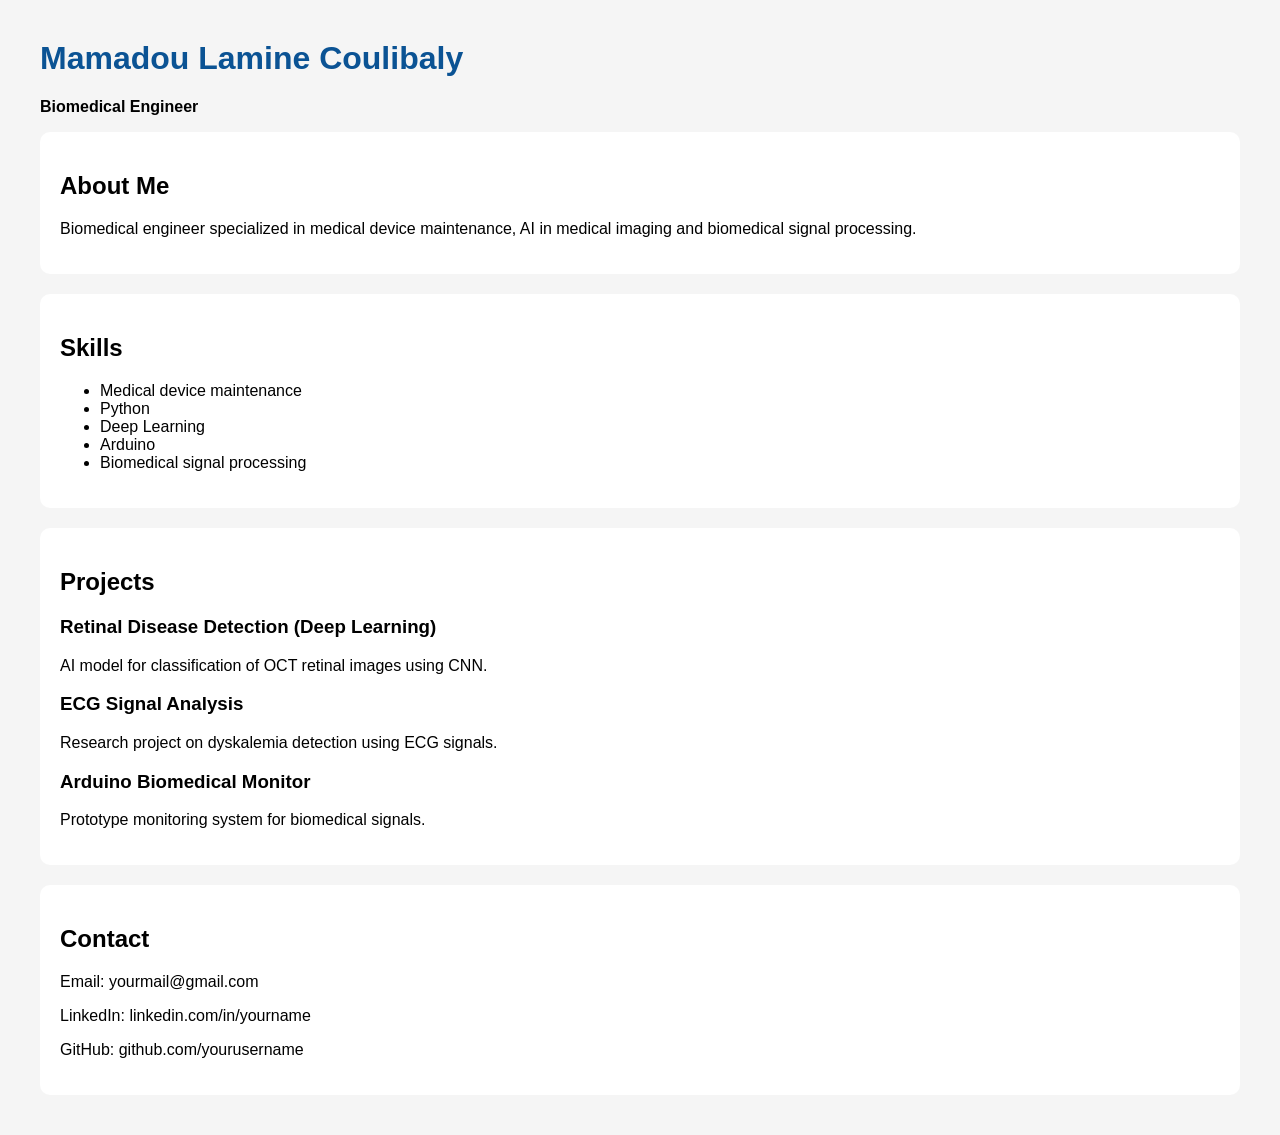
==== index.html @ 6e51dec2 "index.html" ====
<!DOCTYPE html>
<html>
<head>
<title>Mamadou Lamine Coulibaly</title>
<meta charset="UTF-8">
<style>
body{
font-family: Arial;
margin:40px;
background:#f5f5f5;
}
h1{
color:#0b5394;
}
.section{
background:white;
padding:20px;
margin-bottom:20px;
border-radius:10px;
}
</style>
</head>

<body>

<h1>Mamadou Lamine Coulibaly</h1>
<p><b>Biomedical Engineer</b></p>

<div class="section">
<h2>About Me</h2>
<p>
Biomedical engineer specialized in medical device maintenance,
AI in medical imaging and biomedical signal processing.
</p>
</div>

<div class="section">
<h2>Skills</h2>
<ul>
<li>Medical device maintenance</li>
<li>Python</li>
<li>Deep Learning</li>
<li>Arduino</li>
<li>Biomedical signal processing</li>
</ul>
</div>

<div class="section">
<h2>Projects</h2>

<h3>Retinal Disease Detection (Deep Learning)</h3>
<p>
AI model for classification of OCT retinal images using CNN.
</p>

<h3>ECG Signal Analysis</h3>
<p>
Research project on dyskalemia detection using ECG signals.
</p>

<h3>Arduino Biomedical Monitor</h3>
<p>
Prototype monitoring system for biomedical signals.
</p>

</div>

<div class="section">
<h2>Contact</h2>
<p>Email: yourmail@gmail.com</p>
<p>LinkedIn: linkedin.com/in/yourname</p>
<p>GitHub: github.com/yourusername</p>
</div>

</body>
</html>
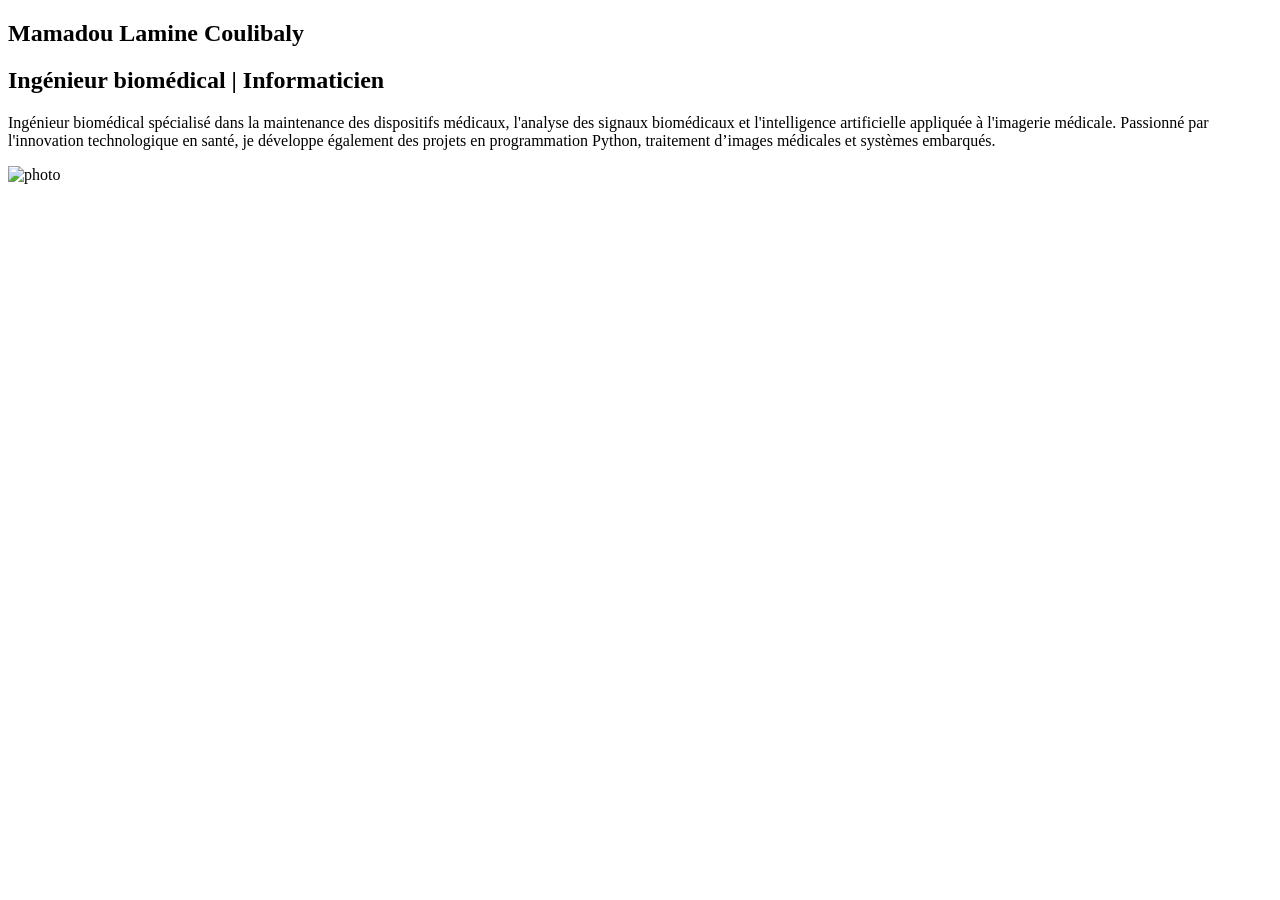
==== commit b2e2bb4a: "index.html" ====
--- a/index.html
+++ b/index.html
@@ -1,76 +1,42 @@
 <!DOCTYPE html>
-<html>
+<html lang="fr">
+
 <head>
+<meta charset="UTF-8">
 <title>Mamadou Lamine Coulibaly</title>
-<meta charset="UTF-8">
-<style>
-body{
-font-family: Arial;
-margin:40px;
-background:#f5f5f5;
-}
-h1{
-color:#0b5394;
-}
-.section{
-background:white;
-padding:20px;
-margin-bottom:20px;
-border-radius:10px;
-}
-</style>
+
+<link rel="stylesheet" href="css/style.css">
+
 </head>
 
 <body>
 
+<section class="hero">
+
+<div class="left">
+
 <h1>Mamadou Lamine Coulibaly</h1>
-<p><b>Biomedical Engineer</b></p>
 
-<div class="section">
-<h2>About Me</h2>
+<h2>Ingénieur biomédical | Informaticien</h2>
+
 <p>
-Biomedical engineer specialized in medical device maintenance,
-AI in medical imaging and biomedical signal processing.
-</p>
-</div>
-
-<div class="section">
-<h2>Skills</h2>
-<ul>
-<li>Medical device maintenance</li>
-<li>Python</li>
-<li>Deep Learning</li>
-<li>Arduino</li>
-<li>Biomedical signal processing</li>
-</ul>
-</div>
-
-<div class="section">
-<h2>Projects</h2>
-
-<h3>Retinal Disease Detection (Deep Learning)</h3>
-<p>
-AI model for classification of OCT retinal images using CNN.
-</p>
-
-<h3>ECG Signal Analysis</h3>
-<p>
-Research project on dyskalemia detection using ECG signals.
-</p>
-
-<h3>Arduino Biomedical Monitor</h3>
-<p>
-Prototype monitoring system for biomedical signals.
+Ingénieur biomédical spécialisé dans la maintenance des dispositifs médicaux,
+l'analyse des signaux biomédicaux et l'intelligence artificielle appliquée
+à l'imagerie médicale. Passionné par l'innovation technologique en santé,
+je développe également des projets en programmation Python, traitement
+d’images médicales et systèmes embarqués.
 </p>
 
 </div>
 
-<div class="section">
-<h2>Contact</h2>
-<p>Email: yourmail@gmail.com</p>
-<p>LinkedIn: linkedin.com/in/yourname</p>
-<p>GitHub: github.com/yourusername</p>
+<div class="right">
+
+<img src="images/profile.jpg" alt="photo">
+
 </div>
 
+</section>
+
 </body>
+
 </html>
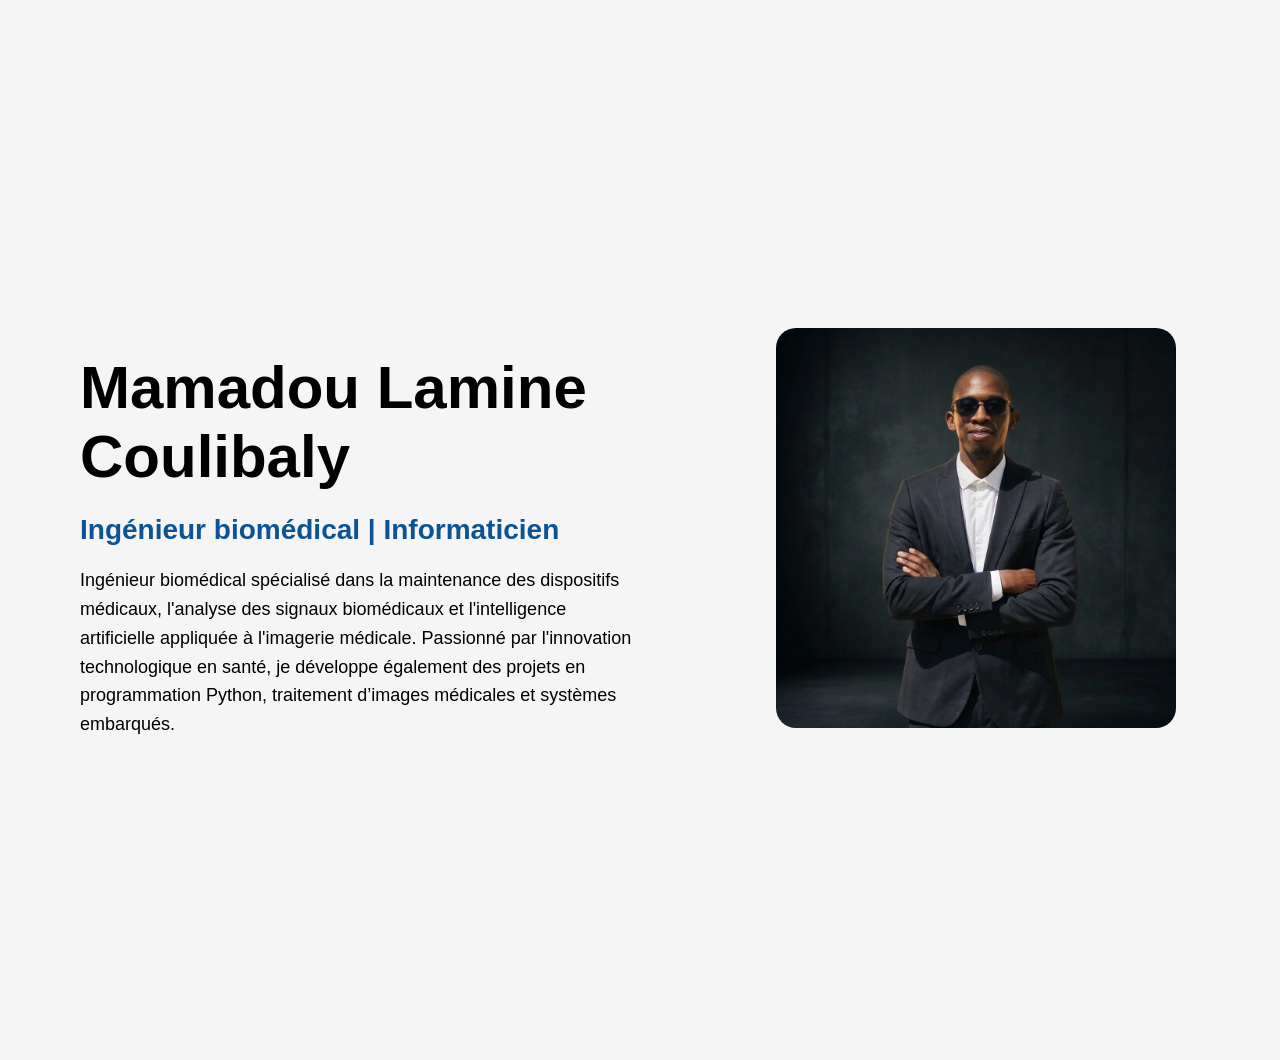
==== commit afadaeee: "Update index.html" ====
--- a/index.html
+++ b/index.html
@@ -31,7 +31,7 @@
 
 <div class="right">
 
-<img src="images/profile.jpg" alt="photo">
+<img src="images/profile.png" alt="photo">
 
 </div>
 
--- a/css/style.css
+++ b/css/style.css
@@ -0,0 +1,44 @@
+body{
+font-family: Arial;
+margin:0;
+background:#f5f5f5;
+}
+
+.hero{
+display:flex;
+align-items:center;
+justify-content:space-between;
+height:100vh;
+padding:80px;
+}
+
+.left{
+width:50%;
+}
+
+.left h1{
+font-size:60px;
+margin-bottom:10px;
+}
+
+.left h2{
+font-size:28px;
+color:#0b5394;
+margin-bottom:20px;
+}
+
+.left p{
+font-size:18px;
+line-height:1.6;
+}
+
+.right{
+width:40%;
+text-align:center;
+}
+
+.right img{
+width:100%;
+max-width:400px;
+border-radius:20px;
+}
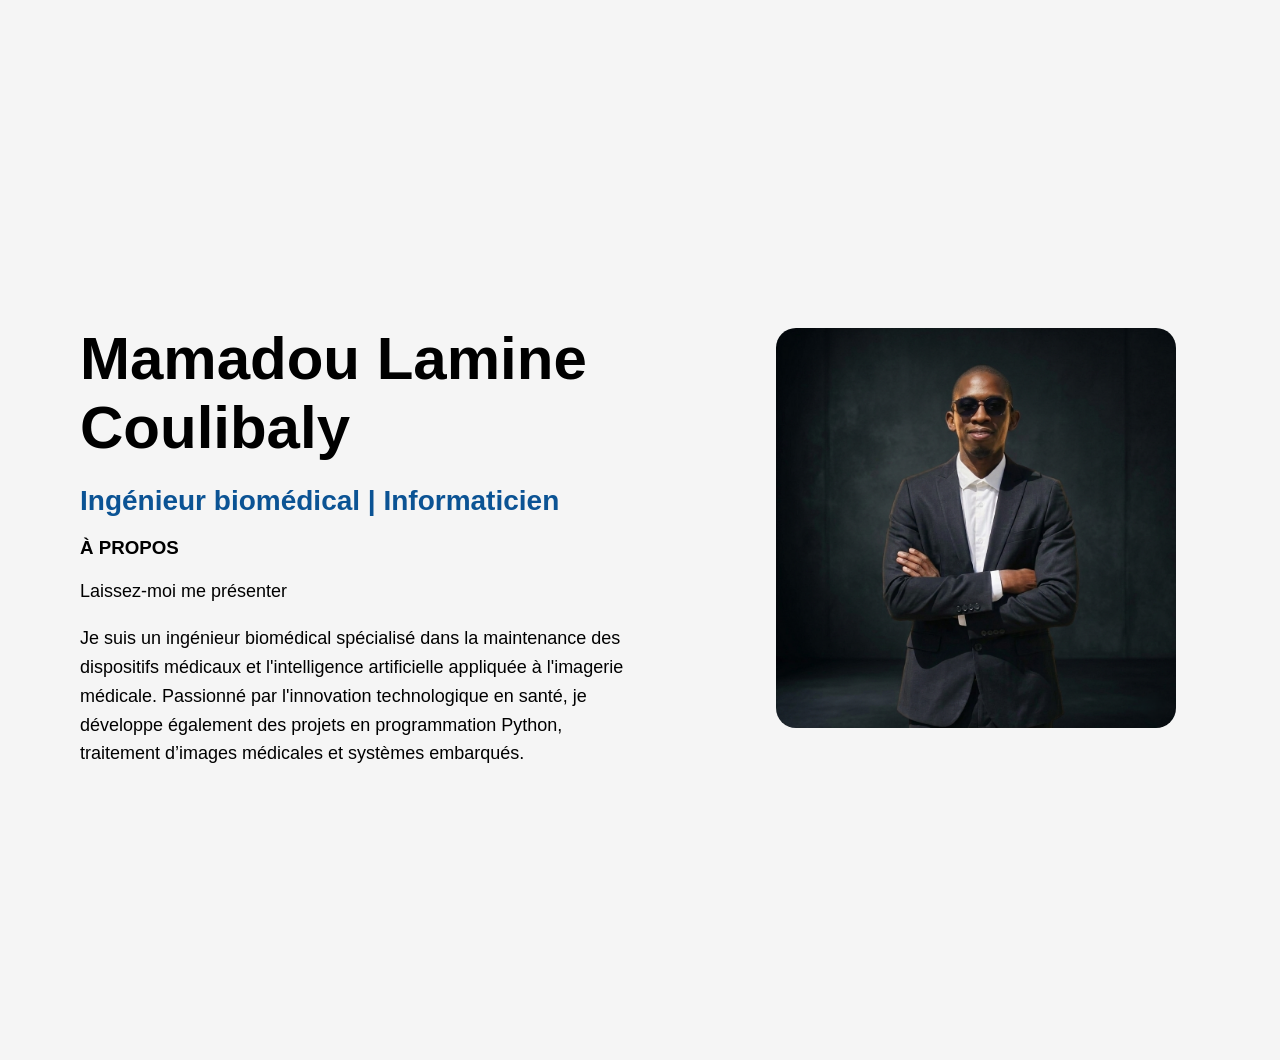
==== commit dcdd1741: "Update index.html" ====
--- a/index.html
+++ b/index.html
@@ -18,13 +18,17 @@
 <h1>Mamadou Lamine Coulibaly</h1>
 
 <h2>Ingénieur biomédical | Informaticien</h2>
+<h3>À PROPOS</h3>
+<p>
+Laissez-moi me présenter
+</p>
 
 <p>
-Ingénieur biomédical spécialisé dans la maintenance des dispositifs médicaux,
-l'analyse des signaux biomédicaux et l'intelligence artificielle appliquée
-à l'imagerie médicale. Passionné par l'innovation technologique en santé,
-je développe également des projets en programmation Python, traitement
-d’images médicales et systèmes embarqués.
+Je suis un ingénieur biomédical spécialisé dans la maintenance des dispositifs
+médicaux et l'intelligence artificielle appliquée à l'imagerie médicale.
+Passionné par l'innovation technologique en santé, je développe également 
+des projets en programmation Python, traitement d’images médicales et 
+systèmes embarqués.
 </p>
 
 </div>
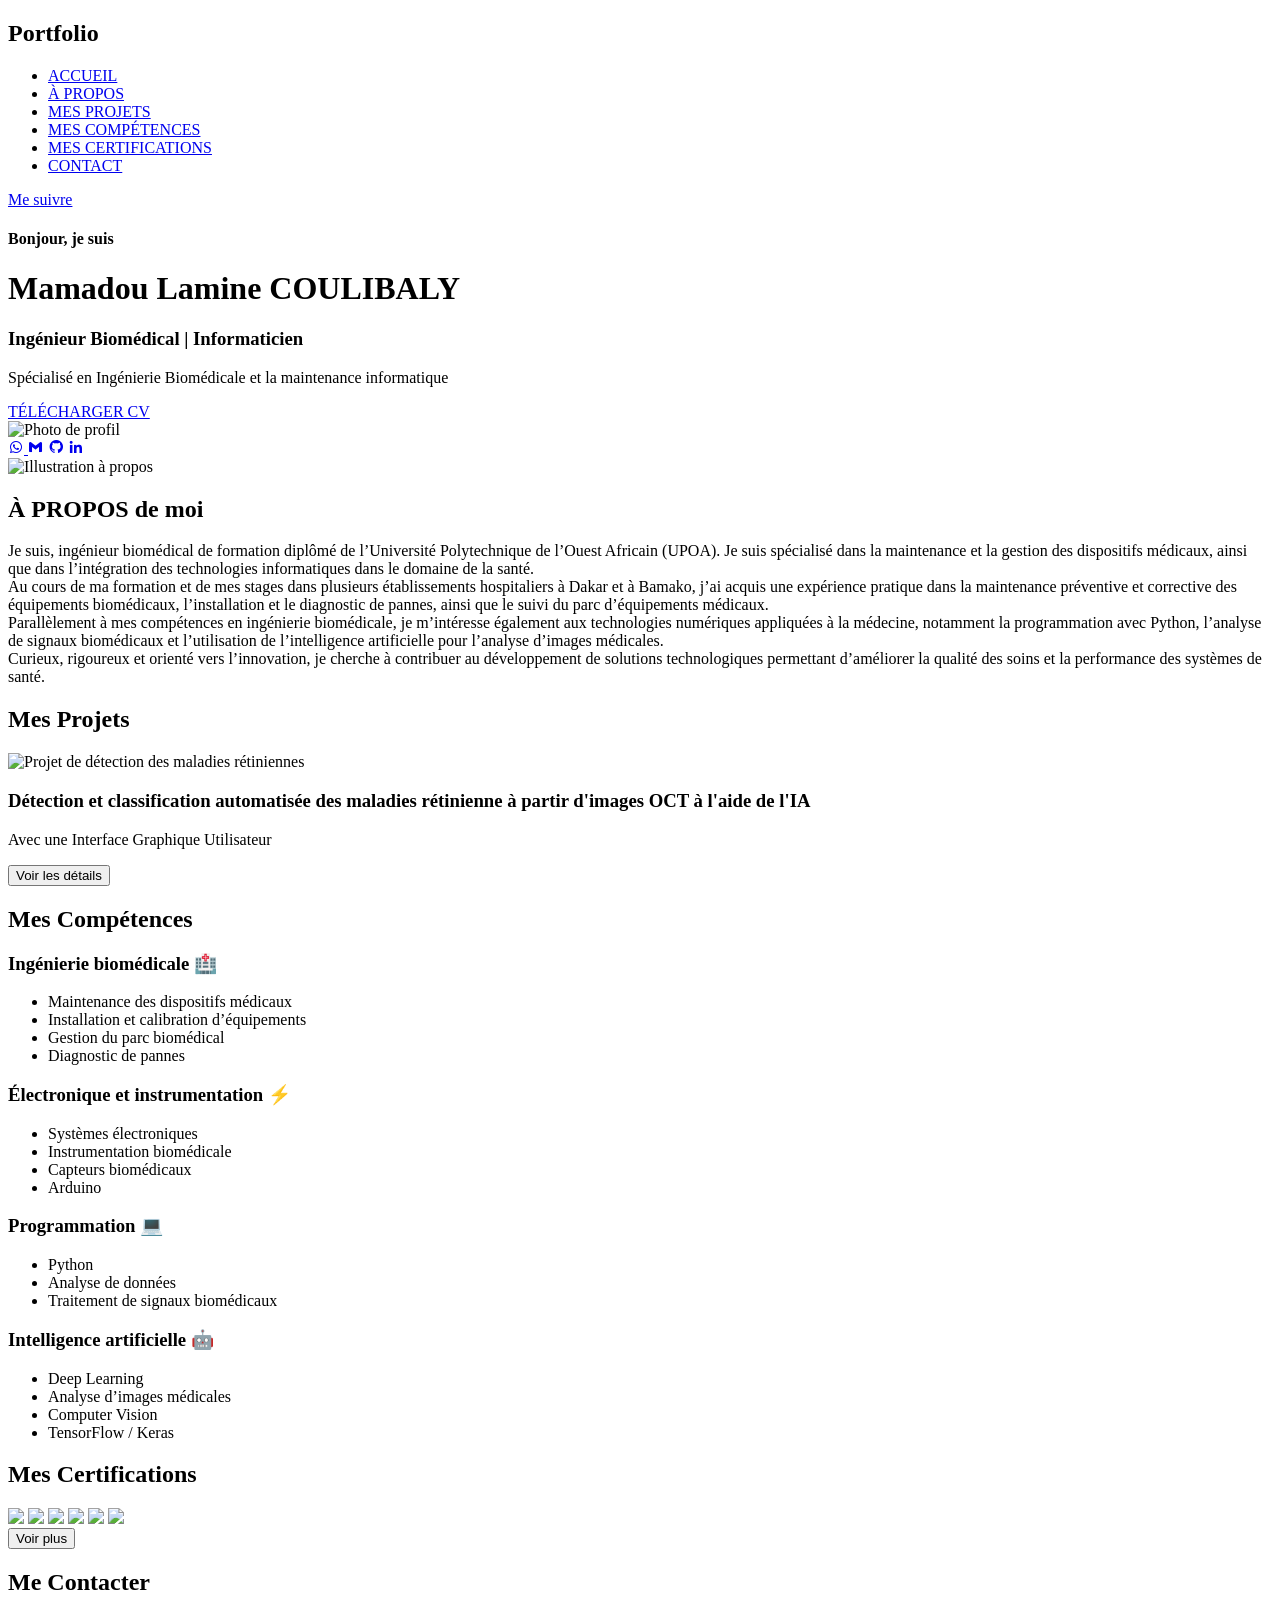
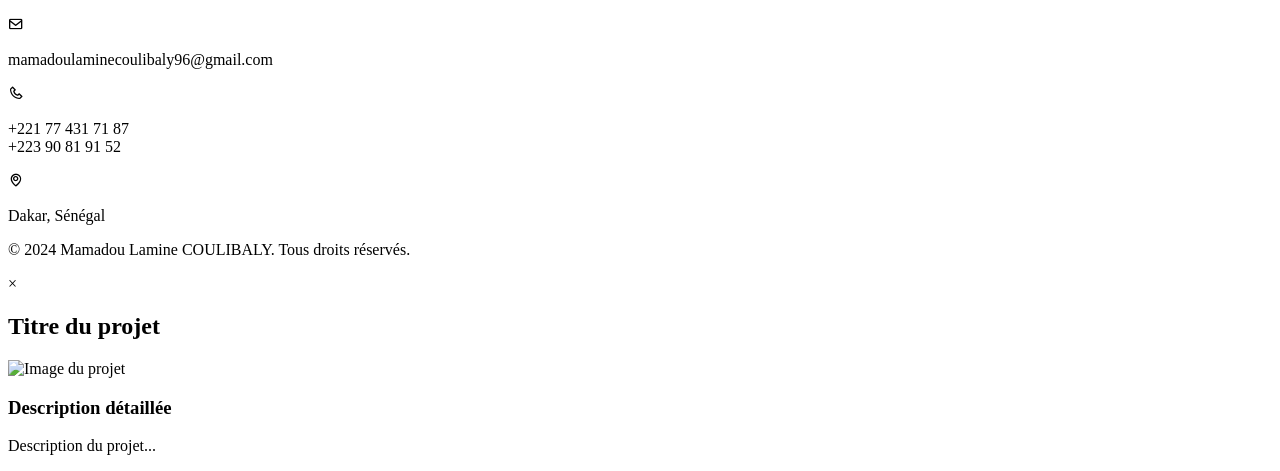
==== commit 2befbbe3: "Add files via upload" ====
--- a/index.html
+++ b/index.html
@@ -1,46 +1,263 @@
-<!DOCTYPE html>
-<html lang="fr">
-
-<head>
-<meta charset="UTF-8">
-<title>Mamadou Lamine Coulibaly</title>
-
-<link rel="stylesheet" href="css/style.css">
-
-</head>
-
-<body>
-
-<section class="hero">
-
-<div class="left">
-
-<h1>Mamadou Lamine Coulibaly</h1>
-
-<h2>Ingénieur biomédical | Informaticien</h2>
-<h3>À PROPOS</h3>
-<p>
-Laissez-moi me présenter
-</p>
-
-<p>
-Je suis un ingénieur biomédical spécialisé dans la maintenance des dispositifs
-médicaux et l'intelligence artificielle appliquée à l'imagerie médicale.
-Passionné par l'innovation technologique en santé, je développe également 
-des projets en programmation Python, traitement d’images médicales et 
-systèmes embarqués.
-</p>
-
-</div>
-
-<div class="right">
-
-<img src="images/profile.png" alt="photo">
-
-</div>
-
-</section>
-
-</body>
-
-</html>
+<!DOCTYPE html>
+<html lang="fr">
+<head>
+    <meta charset="UTF-8">
+    <meta name="viewport" content="width=device-width, initial-scale=1.0">
+    <title>Mamadou Lamine COULIBALY - Portfolio</title>
+    <link rel="stylesheet" href="css/style.css">
+    <link rel="icon" href="images/logo.png">
+    <link href='https://unpkg.com/boxicons@2.1.4/css/boxicons.min.css' rel='stylesheet'>
+    <meta name="description" content="Portfolio de Mamadou Lamine COULIBALY, Ingénieur Biomédical">
+</head>
+<body>
+    <div class="container" id="ACCUEIL">
+        <nav>
+            <h2 class="logo">Port<span class="blue">folio</span></h2>
+            <div class="nav-menu" id="nav-menu">
+                <ul>
+                    <li><a href="#ACCUEIL" style="--i:1;">ACCUEIL</a></li>
+                    <li><a href="#A-PROPOS" style="--i:2;">À PROPOS</a></li>
+                    <li><a href="#PROJETS" style="--i:3;">MES PROJETS</a></li>
+                    <li><a href="#COMPETENCES" style="--i:4;">MES COMPÉTENCES</a></li>
+                    <li><a href="#CERTIFICATIONS" style="--i:4;">MES CERTIFICATIONS</a></li>
+                    <li><a href="#CONTACT" style="--i:5;">CONTACT</a></li>
+                </ul>
+            </div>
+            <a href="#" class="Follow">Me suivre</a>
+            <div class="hamburger" id="hamburger">
+                <span></span>
+                <span></span>
+                <span></span>
+            </div>
+        </nav>
+        
+        <div class="content">
+            <div class="text">
+                <h4>Bonjour, je suis</h4>
+                <h1>Mamadou Lamine <span>COULIBALY</span></h1>
+                <h3><span>Ingénieur Biomédical | Informaticien</span></h3>
+                <p>Spécialisé en Ingénierie Biomédicale et la maintenance informatique</p>
+                <a class="cv" href="CV_MLC.pdf">TÉLÉCHARGER CV</a>
+            </div>
+            <div class="img"><img src="images/profile.png" alt="Photo de profil"></div>
+        </div>
+        <!--Section logo reséaux sociaux-->
+        <div class="social-media">
+            <a href="https://wa.me/+221774317187" target="_blank" style="--i:8;" aria-label="WhatsApp"><i class='bx bxl-whatsapp'></i>
+            <a href="mailto:mamadoulaminecoulibaly96@gmail.com" target="_blank" style="--i:7;" aria-label="Gmail"><i class='bx bxl-gmail'></i></a>
+            <a href="https://github.com/Mlamine09" target="_blank" style="--i:8;" aria-label="GitHub"><i class='bx bxl-github'></i></a>
+            <a href="https://www.linkedin.com/in/mamadou-lamine-coulibaly-5abb10351/" target="_blank" style="--i:10;" aria-label="LinkedIn"><i class='bx bxl-linkedin'></i></a>
+        </div>
+    </div>
+
+    <main>
+        <!-- Section À PROPOS -->
+        <!--
+        <section class="aboutme" id="A-PROPOS">
+            <div class="about-container">
+                <div class="img2">
+                    <img src="Mind map-rafiki.png" alt="Illustration à propos">
+                </div>
+                <div class="text2">
+                    <h2>À <span>PROPOS</span> de moi</h2>
+                    <p>Spécialisé en développement front-end avec une double compétence en ingénierie biomédicale. 
+                       Expérience dans la conception et le développement d'interfaces utilisateur innovantes utilisant 
+                       <span>HTML, CSS et JavaScript</span>, ainsi que <span>React.js</span>. 
+                       Mon objectif est de créer des expériences utilisateur uniques tout en développant constamment mes compétences 
+                       en suivant les dernières technologies et tendances du développement front-end.</p>
+                </div>
+            </div>
+        </section>
+         -->
+        <div id="about-section"></div>
+        <script>
+        fetch("about.html")
+        .then(response => response.text())
+        .then(data => {
+        document.getElementById("about-section").innerHTML = data;
+        });
+        </script>
+        <!-- Section PROJETS -->
+        <section class="projects" id="PROJETS">
+            <div class="heading">
+                <h2>Mes <span>Projets</span></h2>
+            </div>
+            <!--
+            <div class="projects-grid">
+                Projet 1
+                <div class="project-card">
+                    <div class="project-img">
+                        <img src="images/Projet.png" alt="Formulaire de connexion 2">
+                    </div>
+                    <div class="project-info">
+                        <h3>Détection et classification automatisée des maladies rétinienne à partir d'images OCT à l'aide de l'IA</h3>
+                        <p>Interface Graphique utilisateur</p>
+                        <a href="https://mayadasaeed.github.io/login-forms/login%20form%202/" target="_blank" class="project-link">Voir le projet</a>
+                    </div>
+                </div>
+            </div>
+            -->
+            <div class="projects-grid">
+        <!-- Projet 1 -->
+            <div class="project-card" data-project-id="project1">
+                <div class="project-img">
+                    <img src="images/Projet.png" alt="Projet de détection des maladies rétiniennes">
+                </div>
+                <div class="project-info">
+                    <h3>Détection et classification automatisée des maladies rétinienne à partir d'images OCT à l'aide de l'IA</h3>
+                    <p>Avec une Interface Graphique Utilisateur</p>
+                    <button class="project-link" onclick="openModal('project1')">Voir les détails</button>
+                </div>
+            </div>
+    </div>
+        </section>
+        <!-- Section COMPÉTENCES -->
+        <!--
+        <section class="skills" id="COMPETENCES">
+            <div class="title">
+                <h2>Mes <span>Compétences</span></h2>
+            </div>
+            
+            <div class="skills-grid">
+                <div class="skill-category">
+                    <h3>Développement Front-End</h3>
+                    <div class="skill-items">
+                        <div class="skill-item">
+                            <img src="file_type_html_icon_130541.png" alt="HTML5">
+                            <span>HTML5</span>
+                        </div>
+                        <div class="skill-item">
+                            <img src="file_type_css_icon_130661.png" alt="CSS3">
+                            <span>CSS3</span>
+                        </div>
+                        <div class="skill-item">
+                            <img src="file_type_js_icon_130510.png" alt="JavaScript">
+                            <span>JavaScript</span>
+                        </div>
+                    </div>
+                </div>
+
+                <div class="skill-category">
+                    <h3>Outils & Frameworks</h3>
+                    <div class="skill-items">
+                        <div class="skill-item">
+                            <img src="file_type_python_icon_130221.png" alt="Python">
+                            <span>Python</span>
+                        </div>
+                        <div class="skill-item">
+                            <img src="bootstrap-logo-shadow.png" alt="Bootstrap">
+                            <span>Bootstrap</span>
+                        </div>
+                        <div class="skill-item">
+                            <img src="canva_logo_icon_168459.png" alt="Canva">
+                            <span>Canva</span>
+                        </div>
+                    </div>
+                </div>
+            </div>
+        </section>
+        -->
+        <div id="skills-section"></div>
+        <script>
+        fetch("skills.html")
+        .then(response => response.text())
+        .then(data => {
+        document.getElementById("skills-section").innerHTML = data;
+        });
+        </script>
+        </div>
+        <!--Section CERTIFICATIONS-->
+        <section class="certificat" id="CERTIFICATIONS">
+            <div class="certif">
+                <h2> Mes <span>Certifications</span></h2>
+            </div>
+            <div class="cert-grid">
+            <img src="images/Matlab onramp.jpg" class="cert">
+            <img src="images/Machine Learning Onramp.jpg" class="cert">
+            <img src="images/Deep Learning Onramp.jpg" class="cert">
+            <img src="images/Signal Processing Onramp.jpg" class="cert hidden">
+            <img src="images/Coursera HVLJCEIV8ET7.jpg" class="cert hidden">
+            <img src="images/Coursera YKY8VY8FEXR9.jpg" class="cert hidden">
+            </div>
+        <!--Sous section boutton-->
+            <button id="showMoreBtn">Voir plus</button>
+        </section>
+
+        <!-- Section CONTACT -->
+        <section class="contact" id="CONTACT">
+            <div class="contact-container">
+                <h2>Me <span>Contacter</span></h2>
+                <div class="contact-info">
+                    <div class="contact-item">
+                        <i class='bx bx-envelope'></i>
+                        <p>mamadoulaminecoulibaly96@gmail.com</p>
+                    </div>
+                    <div class="contact-item">
+                        <i class='bx bx-phone'></i>
+                        <p>+221 77 431 71 87 <br>+223 90 81 91 52</p>
+                    </div>
+                    <div class="contact-item">
+                        <i class='bx bx-map'></i>
+                        <p>Dakar, Sénégal</p>
+                    </div>
+                </div>
+            </div>
+        </section>
+    </main>
+
+    <footer>
+        <p>&copy; 2024 Mamadou Lamine COULIBALY. Tous droits réservés.</p>
+    </footer>
+
+    <script>
+        // Menu hamburger pour mobile
+        const hamburger = document.getElementById('hamburger');
+        const navMenu = document.getElementById('nav-menu');
+
+        hamburger.addEventListener('click', () => {
+            hamburger.classList.toggle('active');
+            navMenu.classList.toggle('active');
+        });
+
+        // Fermer le menu quand on clique sur un lien
+        document.querySelectorAll('.nav-menu a').forEach(link => {
+            link.addEventListener('click', () => {
+                hamburger.classList.remove('active');
+                navMenu.classList.remove('active');
+            });
+        });
+
+        // Smooth scroll pour la navigation
+        document.querySelectorAll('a[href^="#"]').forEach(anchor => {
+            anchor.addEventListener('click', function (e) {
+                e.preventDefault();
+                const target = document.querySelector(this.getAttribute('href'));
+                if (target) {
+                    target.scrollIntoView({
+                        behavior: 'smooth',
+                        block: 'start'
+                    });
+                }
+            });
+        });
+    </script>
+    <!-- Modal pour les détails du projet -->
+    <div id="projectModal" class="modal">
+        <div class="modal-content">
+            <span class="close-modal">&times;</span>
+            <div class="modal-body">
+                <h2 id="modal-title">Titre du projet</h2>
+                <div class="modal-img">
+                    <img id="modal-image" src="" alt="Image du projet">
+                </div>
+                <div class="modal-description">
+                    <h3>Description détaillée</h3>
+                    <p id="modal-description">Description du projet...</p>
+                </div>
+            </div>
+        </div>
+    </div>
+    <script src="https://cdn.jsdelivr.net/npm/particles.js"></script>
+    <script src="js/script.js"></script>
+</body>
+</html>
